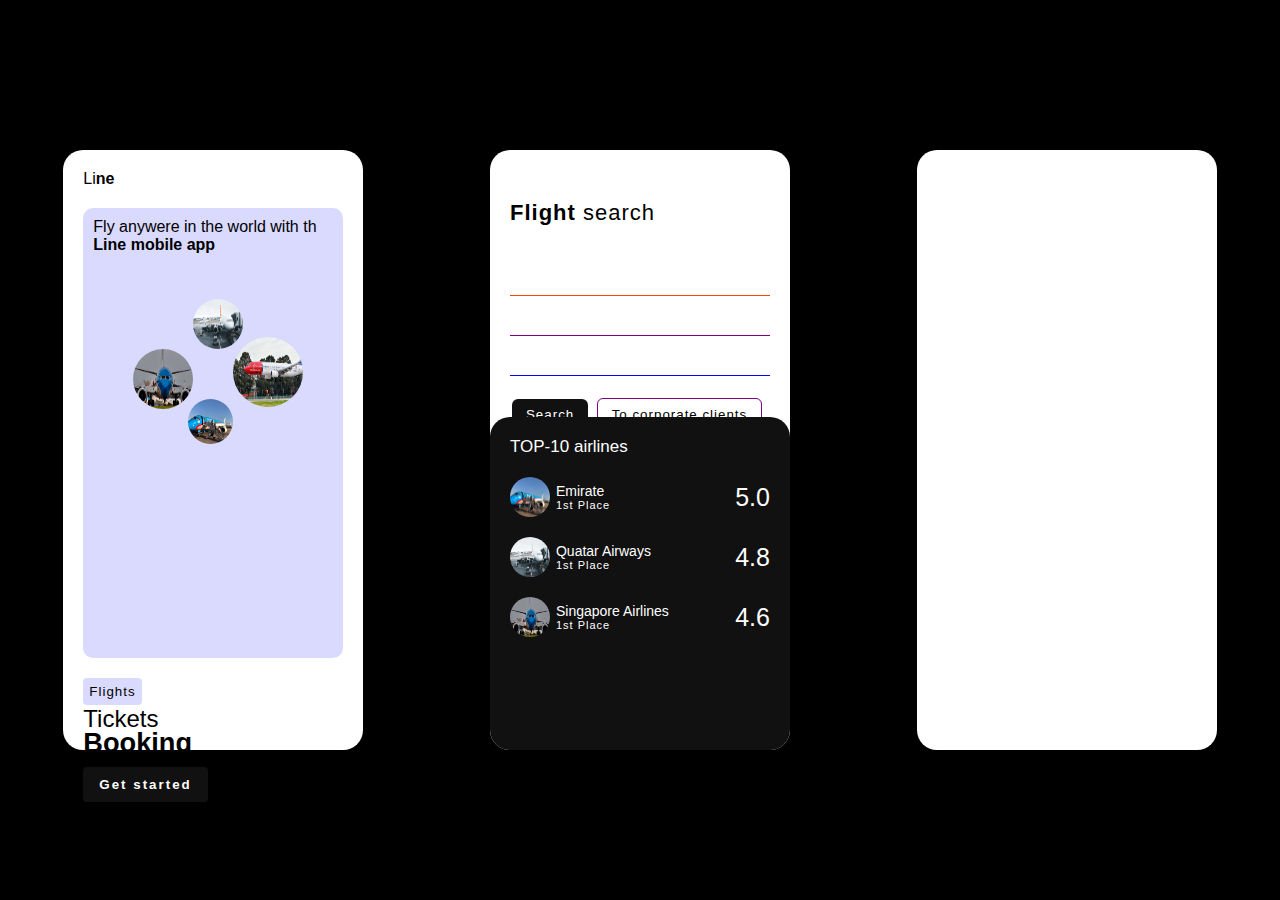
==== mobiledesign1/inex.html @ cde285ba "version on" ====
<!DOCTYPE html>
<html lang="en">
<head>
    <meta charset="UTF-8">
    <meta http-equiv="X-UA-Compatible" content="IE=edge">
    <meta name="viewport" content="width=device-width, initial-scale=1.0">
    <link rel="stylesheet" href="https://cdnjs.cloudflare.com/ajax/libs/font-awesome/6.0.0-beta3/css/all.min.css"
    integrity="sha512-Fo3rlrZj/k7ujTnHg4CGR2D7kSs0v4LLanw2qksYuRlEzO+tcaEPQogQ0KaoGN26/zrn20ImR1DfuLWnOo7aBA=="
    crossorigin="anonymous" referrerpolicy="no-referrer" />

    <link rel="stylesheet" href="./style.css">
    <title>Mobile Design 1</title>
</head>
<body>
  <div class="content">
      <div class="first-view">
         <div class="header">
             <div class="header-title">
                 <p>Li<strong>ne</strong> </p>
             </div>
             <div class="header-icon">
                <i class="fa-light fa-bars-filter"></i>
             </div>
         </div> 
         <div class="banner">
             <p>Fly anywere in the world with th <strong>Line mobile app</strong> </p>

             <div class="imgBx">
                 <div class="img1 imgTop">
                     <img src="./img/img1.jpg" alt="">
                 </div>
                 <div class="img1 imgBottom">
                     <img src="./img//img2.jpg" alt="">
                 </div>
                 <div class="img1 imgLeft">
                     <img src="./img/img3.jpg" alt="">
                 </div>
                 <div class="img1 imgright">
                     <img src="./img/img4.jpg" alt="">
                 </div>
             </div>
         </div>
         <div class="bottom">
           <div class="littleBtn">
               <div class="fightbtn">
                 <button>Flights</button>
               </div>
               <h4 class="ticket" >Tickets</h4>
               <h4 class="booking" >Booking</h4>
               <div class="actionBtn">
                   <button>Get started</button>
               </div>
           </div>  
         </div>
      </div>

      <div class="first-view">
        <div class="header">
            <div class="header-title">
                <i class="fa-thin fa-left"></i>
            </div>
            <div class="header-icon">
                <i class="fa-brands fa-old-republic"></i>
            </div>
        </div>
        
        <div class="view2-title">
            <h4> <strong>Flight</strong> search</h4>
        </div>
        <form class="view2-form">
            <input type="text" id="input1">
            <input type="text" id="input2">
            <input type="text" id="input3">
            <div class="formBtn">
                <button id="search">Search</button>
                <button id="client">To corporate clients</button>
            </div>
        </form>
        <div class="view-listing1">
            <div class="listing-title">
                <h6><strong>TOP-10</strong> airlines</h6>
            </div>
            <div class="list-item">
                <div class="item-left">
                    <div class="item-img">
                        <img src="./img/img3.jpg" alt="">
                    </div>
                    <div class="item-img-title">
                        <h5>Emirate</h5>
                        <p>1st Place</p>
                    </div>
                </div>
                <div class="item-right">
                    <h6> <i class="fa-solid fa-star"></i> 5.0</h6>
                </div>
            </div>
            <div class="list-item">
                <div class="item-left">
                    <div class="item-img">
                        <img src="./img/img1.jpg" alt="">
                    </div>
                    <div class="item-img-title">
                        <h5>Quatar Airways</h5>
                        <p>1st Place</p>
                    </div>
                </div>
                <div class="item-right">
                    <h6> <i class="fa-solid fa-star"></i> 4.8</h6>
                </div>
            </div>
            <div class="list-item">
                <div class="item-left">
                    <div class="item-img">
                        <img src="./img/img2.jpg" alt="">
                    </div>
                    <div class="item-img-title">
                        <h5>Singapore Airlines</h5>
                        <p>1st Place</p>
                    </div>
                </div>
                <div class="item-right">
                    <h6> <i class="fa-solid fa-star"></i> 4.6</h6>
                </div>
            </div>
        </div>
      </div>

      <div class="first-view">
          
      </div>
  </div>  
</body>
</html>
---- mobiledesign1/style.css ----
*, ::before, ::after{
    margin: 0;
    padding: 0;
    box-sizing: border-box;
}

body{
    background: black;
    font-family: "Poppins", sans-serif;
}

.content{
    position: relative;
    width: 100%;
    height: 100vh;
    display: flex;
    justify-content: space-around;
    align-items: center;
}

.first-view{
    border-radius: 20px;
    width: 300px;
    height: 600px;
    background: #fff;
    position: relative;
    padding: 20px;

}

.header{
    display: flex;
    justify-content: space-between;
}

.banner{
    position: relative;
    height: 50vh;
    border-radius: 10px;
    padding: 10px;
    margin-top: 20px;
    background: rgba(0, 0, 255, 0.144);

}

.imgBx{
    position: relative;
    margin-top: 20px;
    height: 250px;
    padding: 16px;


}

.imgBx .img1{
    position: absolute;
    border-radius: 50%;
    display: flex;
    justify-content: center;
    align-items: center;
    overflow: hidden;
}
.imgBx .img1 img{
    width: 100%;
    height: 100%;
    
}
 .imgTop{
    top: 10%;
    left: 100px;
    width: 50px;
    height: 50px;


 }

.imgBottom{
    top: 30%;
    left: 40px;
    bottom: 0;
    width: 60px;
    height: 60px;

}

.imgLeft{
    top: 50%;
    right: 100px;
    bottom: 0;
    width: 45px;
    height: 45px;
}

.imgright{
    top: 25%;
    right: 30px;
    bottom: 0;
    width: 70px;
    height: 70px;


}

button{
    background: none;
    outline: none;
}

.bottom{
    margin-top: 20px;
}

.bottom .fightbtn button{
   padding: 6px;
   border-radius: 4px;
   font-weight: 500;
   border: none;
   letter-spacing: 1px;
   background: rgba(0, 0, 255, 0.144);


}

.bottom .ticket{
    font-weight: 200;
    font-size: 1.5em;
}

.bottom .booking{
    margin-top: -6px;
    margin-bottom: 8px;
    font-size: 1.7em;
}

.bottom .actionBtn button{
    padding: 10px 16px;
    font-weight: 600;
    background: #111;
    color: #fff;
    border: none;
    letter-spacing: 2px;
    border-radius: 4px;
    cursor: pointer;
}

/* second view */

.view2-title{
    margin-top: 30px;
}

.view2-title h4{
    margin-bottom: 30px;
    font-size: 22px;
    font-weight: 400;
    letter-spacing: 1px;
}

.view2-form input{
    width: 100%;
    height: 40px;
    display: block;
    padding: 8px;
    border: none;
    outline: none;
    font-size: 16px;
}

.view2-form #input1{
    border-bottom: 1px solid #ff4500;

}

.view2-form #input2{
    border-bottom: 1px solid #800080;

}

.view2-form #input3{
    border-bottom: 1px solid rgba(0, 0, 255, 015);

}

.formBtn{
    margin-top: 20px;
}

.formBtn button{
    padding: 8px 14px;
    border-radius: 6px;
    letter-spacing: 1px;
    margin: 2px;
}

.formBtn #search{
  background-color: #111;
  border: none;
  color: #fff;  
}

.formBtn #client{
    position: relative;
    border: none;
    border: 1px solid #800080;
}


.view-listing1{
    position: absolute;
    background: #111;
    width: 100%;
    height: 37vh;
    left: 0;
    bottom: 0;
    border-radius: 20px;
    padding: inherit;
    color: #fff;
}

.view-listing1 .listing-title h6{
  font-size: 17px;
  font-weight: 100;
}

.view-listing1 .list-item{
    display: flex;
    justify-content: space-between;
    align-items: center;
    margin-top: 20px;
}

.view-listing1 .list-item .item-left{
    display: flex;
    justify-content: space-between;
    align-items: center;
 
}

.view-listing1 .list-item .item-left .item-img{
    position: relative;
    width: 40px;
    height: 40px;
    border-radius: 50%;
    overflow: hidden;
    margin-right: 6px;
}

 .item-img-title h5{
  font-size: 14px;
  font-weight: 300;
}

.item-img-title p{
    font-size: 11px;
    font-weight: 200;
    letter-spacing: 1px;
  }
  


.view-listing1 .list-item .item-left .item-img img{
    position: absolute;
    top: 0;
    left: 0;
    width: 100%;
    height: 100%;

}

.fa-star{
    font-size: 10px;
    margin-right: 6px;
}

.item-right h6{
    font-size: 25px;
    font-weight: 100;
    display: flex;
    align-items: center;
    justify-content: space-between;
}
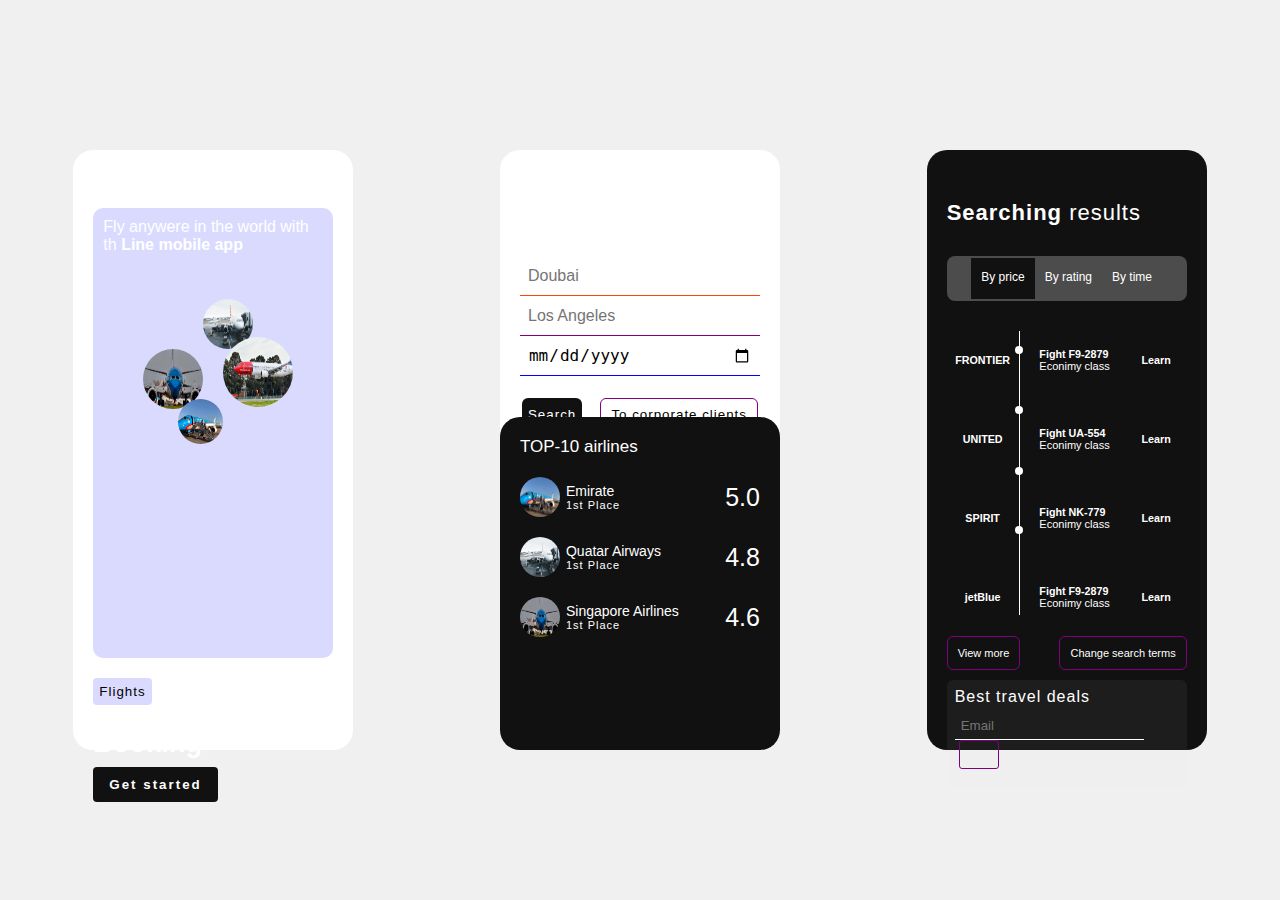
==== commit 73a366b7: "mobile design 1 version2" ====
--- a/mobiledesign1/inex.html
+++ b/mobiledesign1/inex.html
@@ -68,9 +68,9 @@
             <h4> <strong>Flight</strong> search</h4>
         </div>
         <form class="view2-form">
-            <input type="text" id="input1">
-            <input type="text" id="input2">
-            <input type="text" id="input3">
+            <input type="text"  placeholder="Doubai" id="input1">
+            <input type="text"  placeholder="Los Angeles" id="input2">
+            <input type="date"  placeholder="July,23" id="input3">
             <div class="formBtn">
                 <button id="search">Search</button>
                 <button id="client">To corporate clients</button>
@@ -125,8 +125,99 @@
         </div>
       </div>
 
-      <div class="first-view">
-          
+      <div class="first-view view3">
+        <div class="header">
+            <div class="header-title view3-header-title">
+                <i class="fa-thin fa-left"></i>
+            </div>
+            <div class="header-icon">
+                <i class="fa-brands fa-old-republic"></i>
+            </div>
+        </div>
+        
+        <div class="view2-title view3-title">
+            <h4> <strong>Searching</strong> results </h4>
+        </div>
+        <div class="search-menu">
+            <div class="Active" >By price</div>
+            <div>By rating</div>
+            <div>By time</div>
+        </div>
+
+        <div class="entreprise-list">
+            <div class="entrep-bloc1">
+                <div class="">
+                    <h6>FRONTIER</h6>
+                </div>
+                <div class="">
+                    <h6>UNITED</h6>
+                </div>
+                <div class="">
+                    <h6>SPIRIT</h6>
+                </div>
+                <div class="">
+                    <h6>jetBlue</h6>
+                </div>
+            </div>
+            <div class="entrep-bloc2">
+              <div class="axis"></div>
+              <div class="ball ball1"></div>
+              <div class="ball ball2"></div>
+              <div class="ball ball3"></div>
+              <div class="ball ball4"></div>
+            </div>
+            <div class="entrep-bloc3">
+                <div class="entrep-bloc3-item">
+                    <div class="">
+                        <h6>Fight F9-2879</h6>
+                        <p>Econimy class</p> 
+                    </div>
+                    <div class="learn">
+                        <h6>Learn</h6>
+                    </div>
+                </div>
+                <div class="entrep-bloc3-item">
+                    <div class="">
+                        <h6>Fight UA-554</h6>
+                        <p>Econimy class</p> 
+                    </div>
+                    <div class="learn">
+                        <h6>Learn</h6>
+                    </div>
+                </div>
+                <div class="entrep-bloc3-item">
+                    <div class="">
+                        <h6>Fight NK-779</h6>
+                        <p>Econimy class</p> 
+                    </div>
+                    <div class="learn">
+                        <h6>Learn</h6>
+                    </div>
+                </div>
+                <div class="entrep-bloc3-item">
+                    <div class="">
+                        <h6>Fight F9-2879</h6>
+                        <p>Econimy class</p> 
+                    </div>
+                    <div class="learn">
+                        <h6>Learn</h6>
+                    </div>
+                </div>
+            </div>
+        </div>
+        <div class="view3-btns">
+           <button>View more</button> 
+           <button>Change search terms</button> 
+        </div>
+
+        <div class="best-travel">
+            <h6> <strong>Best travel</strong> deals</h4>
+            <div class="view3-input">
+                <input type="text"placeholder="Email" >
+                <button class="best-travel-btn" > > </button>
+            </div>
+        </div>
+
       </div>
   </div>  
 </body>
--- a/mobiledesign1/style.css
+++ b/mobiledesign1/style.css
@@ -5,7 +5,8 @@
 }
 
 body{
-    background: black;
+    background: rgb(240, 240, 240);
+    color: #fff;
     font-family: "Poppins", sans-serif;
 }
 
@@ -20,7 +21,7 @@
 
 .first-view{
     border-radius: 20px;
-    width: 300px;
+    width: 280px;
     height: 600px;
     background: #fff;
     position: relative;
@@ -183,22 +184,25 @@
 
 .formBtn{
     margin-top: 20px;
+    display: flex;
+    justify-content: space-between;
 }
 
 .formBtn button{
-    padding: 8px 14px;
     border-radius: 6px;
     letter-spacing: 1px;
     margin: 2px;
 }
 
 .formBtn #search{
+  padding: 8px 6px;
   background-color: #111;
   border: none;
   color: #fff;  
 }
 
 .formBtn #client{
+    padding: 8px 10px;
     position: relative;
     border: none;
     border: 1px solid #800080;
@@ -278,4 +282,156 @@
     display: flex;
     align-items: center;
     justify-content: space-between;
-}+}
+
+/* view three */
+.view3{
+    background: #111;
+}
+
+.search-menu{
+    background: #dbdbdb4b;
+    height: 45px;
+    padding-top: 2px ;
+    padding-bottom: 2px ;
+    display: flex;
+    align-items: center;
+    justify-content: center;
+    border-radius: 8px;
+}
+
+.search-menu div{
+    font-size: 12px;
+    padding: 12px 10px;
+    list-style: none;
+    color: #fff;
+    height: 100%;
+}
+
+.Active{
+    background: #111;
+}
+
+/* section 3 */
+
+.entreprise-list{
+    display: flex;
+    height: 35vh;
+    margin-top: 20px;
+}
+
+.entreprise-list .entrep-bloc1{
+    display: flex;
+    flex-direction: column;
+    justify-content: space-around;
+    align-items: center;
+    width: 30%;
+}
+
+.entrep-bloc2{
+    position: relative;
+    width: 2%;
+
+}
+.entrep-bloc2 .axis{
+    background: #fff;
+    height: 90%;
+    margin: 10px 0;
+    width: 1px;
+}
+.entrep-bloc2 .ball{
+    position: absolute;
+    width: 8px;
+    height: 8px;
+    background: #fff;
+    border-radius: 50%;
+}
+
+.ball1{
+    top: 25px;
+    left: -4px;
+}
+
+.ball2{
+    top: 85px;
+    left: -4px;
+}
+
+
+.ball3{
+    top: 146px;
+    left: -4px;
+}
+
+.ball4{
+    top: 205px;
+    left: -4px;
+}
+
+
+/* block3 */
+
+.entrep-bloc3{
+    width: 68%;
+    display: flex;
+    flex-direction: column;
+    justify-content: space-around;
+
+}
+
+.entrep-bloc3-item{
+    display: flex;
+    align-items: center;
+    justify-content: space-around;
+}
+.entrep-bloc3-item div p{
+    font-size: 11px;
+}
+
+.view3-btns{
+    display: flex;
+    justify-content: space-between;
+}
+
+.view3-btns button{
+    padding: 10px;
+    border-radius: 6px;
+    color: #fff;
+    font-size: 11px;
+    border: 1px solid purple;
+}
+
+.best-travel{
+    margin-top: 10px;
+    height: 12vh;
+    padding: 8px;
+    border-radius: 6px;
+    background: #f1f1f10e;
+
+}
+
+.best-travel h6{
+    margin-bottom: 6px;
+    font-size: 16px;
+    font-weight: 100;
+    letter-spacing: 1px;
+}
+
+.best-travel .view3-input input{
+    padding: 6px;
+    background: inherit;
+    border: none;
+    border-bottom: 1px solid #fff;
+    outline: none;
+    color: #fff;
+}
+
+.best-travel .view3-input .best-travel-btn{
+   padding: 6px;
+   color: #f1f1f1f1;
+   width: 40px;
+   border-radius: 3px;
+   border: none;
+   border: 1px solid purple;
+   margin-left: 4px; 
+}
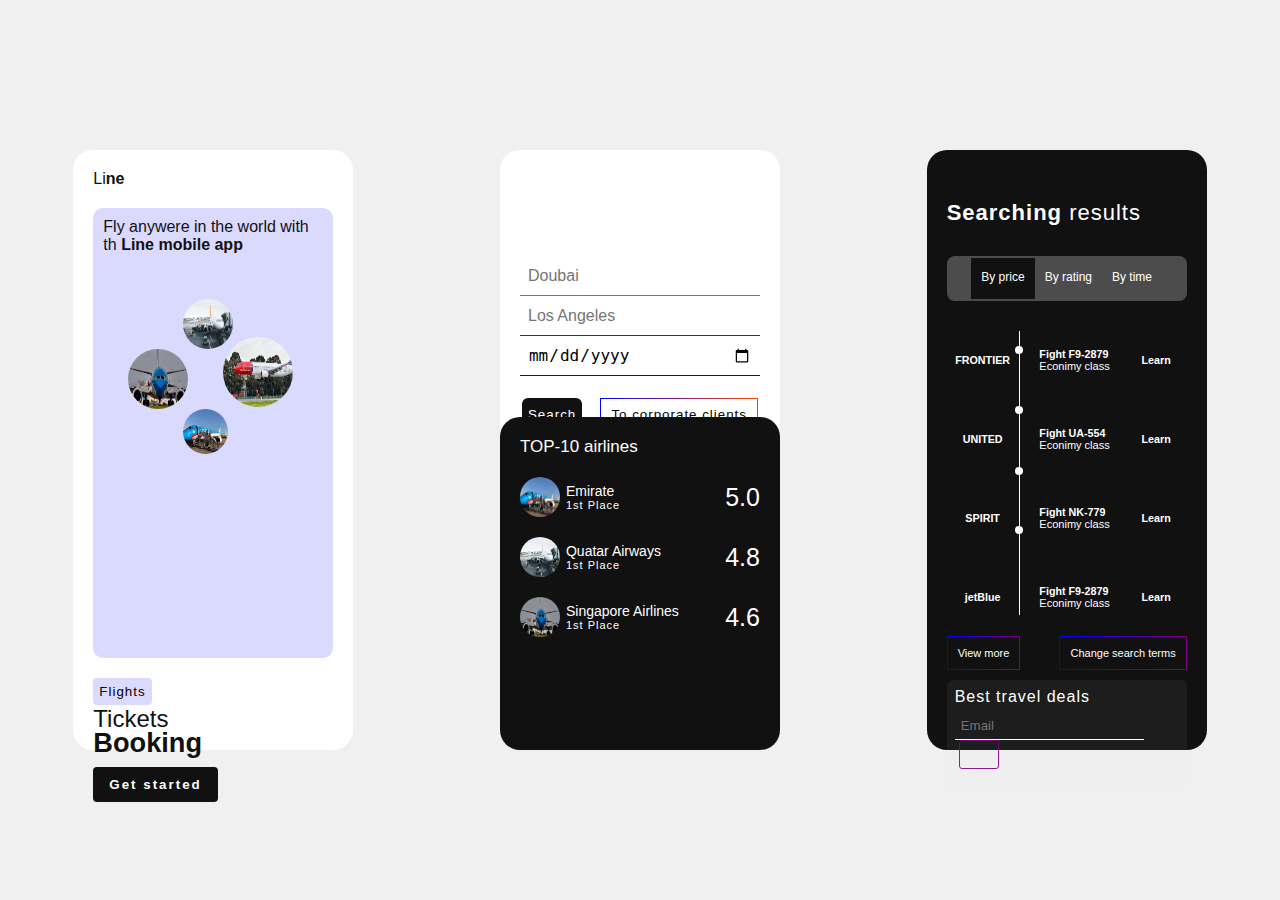
==== commit c57b81d5: "version 2" ====
--- a/mobiledesign1/inex.html
+++ b/mobiledesign1/inex.html
@@ -13,7 +13,7 @@
 </head>
 <body>
   <div class="content">
-      <div class="first-view">
+      <div class="first-view view1">
          <div class="header">
              <div class="header-title">
                  <p>Li<strong>ne</strong> </p>
@@ -54,7 +54,7 @@
          </div>
       </div>
 
-      <div class="first-view">
+      <div class="first-view ">
         <div class="header">
             <div class="header-title">
                 <i class="fa-thin fa-left"></i>
@@ -206,8 +206,8 @@
             </div>
         </div>
         <div class="view3-btns">
-           <button>View more</button> 
-           <button>Change search terms</button> 
+           <button> View more </button> 
+           <button> Change search terms </button> 
         </div>
 
         <div class="best-travel">
--- a/mobiledesign1/style.css
+++ b/mobiledesign1/style.css
@@ -68,7 +68,7 @@
 }
  .imgTop{
     top: 10%;
-    left: 100px;
+    left: 80px;
     width: 50px;
     height: 50px;
 
@@ -77,7 +77,7 @@
 
 .imgBottom{
     top: 30%;
-    left: 40px;
+    left: 25px;
     bottom: 0;
     width: 60px;
     height: 60px;
@@ -85,8 +85,8 @@
 }
 
 .imgLeft{
-    top: 50%;
-    right: 100px;
+    top: 54%;
+    right: 95px;
     bottom: 0;
     width: 45px;
     height: 45px;
@@ -205,7 +205,9 @@
     padding: 8px 10px;
     position: relative;
     border: none;
-    border: 1px solid #800080;
+    border: 1px solid transparent;
+    border-image: linear-gradient(to right, rgba(0, 0, 255, 015), #ff4500);
+    border-image-slice: 1;
 }
 
 
@@ -394,12 +396,16 @@
 }
 
 .view3-btns button{
+    position: relative;
+    color: #fff;
+    font-size: 11px;
+    border: 1px solid transparent;
+    border-image: linear-gradient(to right,  rgba(0, 0, 255, 015), purple );
+    border-image-slice: 1;
     padding: 10px;
-    border-radius: 6px;
-    color: #fff;
-    font-size: 11px;
-    border: 1px solid purple;
-}
+}
+
+
 
 .best-travel{
     margin-top: 10px;
@@ -432,6 +438,14 @@
    width: 40px;
    border-radius: 3px;
    border: none;
-   border: 1px solid purple;
+   border: 1px solid rgba(128, 0, 128, 0.884);
+   /* border-image: linear-gradient(to right,  rgba(0, 0, 255, 015), purple );
+   border-image-slice: 1; */
    margin-left: 4px; 
 }
+
+
+.view1{
+    color: #111;
+}
+
